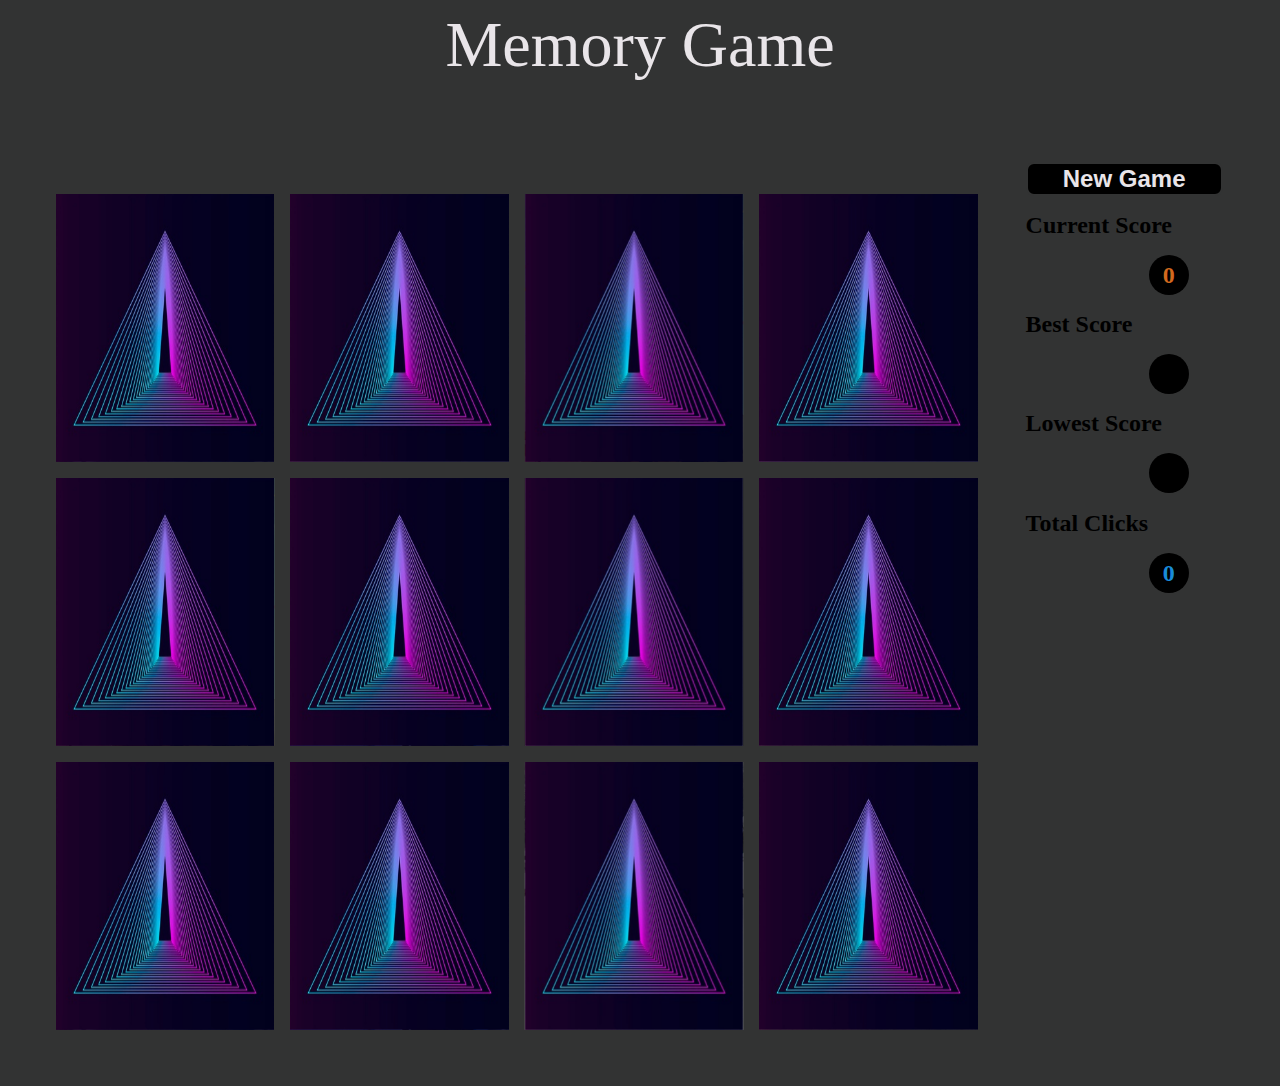
==== index.html @ 6f0f7e8a "Rename memory.html to index.html" ====
<!DOCTYPE html>
<html lang="en">
<head>
    <meta charset="UTF-8">
    <meta name="viewport" content="width=device-width, initial-scale=1.0">
    <meta http-equiv="X-UA-Compatible" content="ie=edge">
    <link rel="stylesheet" href="style.css"></link>
    <title>Memory Game</title>
</head>
<body>
    <div class="header">Memory Game</div>
    <div class="wrapper">
        <div class="main-div">
            <div>
                <div class="card-container">
                    <div class="card">
                        <div class="front">
                            <img class="frontImage" src="images/img1.jpg">  
                        </div>
                        <div class="back"> 
                            <img src="images/back.jpg">                           
                        </div>
                        
                    </div>
                </div>
                
            </div>

            <div>
                <div class="card-container">
                    <div class="card">
                        <div class="front">
                            <img class="frontImage" src=""> 
                        </div>
                        <div class="back">
                            <img src="images/back.jpg">  
                        </div>
                        
                    </div>
                </div>
                
            </div>

            <div>
                <div class="card-container">
                    <div class="card">
                        <div class="front">
                            <img class="frontImage" src=""> 
                        </div>
                        <div class="back">
                            <img src="images/back.jpg">  
                        </div>
                        
                    </div>
                </div>
                
            </div>

            <div>
                <div class="card-container">
                    <div class="card">
                        <div class="front">
                            <img class="frontImage" src=""> 
                        </div>
                        <div class="back">
                            <img src="images/back.jpg">  
                        </div>
                        
                    </div>
                </div>
                
            </div>

            <div>
                <div class="card-container">
                    <div class="card">
                        <div class="front">
                            <img class="frontImage" src=""> 
                        </div>
                        <div class="back">
                            <img src="images/back.jpg">  
                        </div>
                        
                    </div>
                </div>
                
            </div>
            <div>
                <div class="card-container">
                    <div class="card">
                        <div class="front">
                            <img class="frontImage" src=""> 
                        </div>
                        <div class="back">
                            <img src="images/back.jpg">  
                        </div>
                        
                    </div>
                </div>
                
            </div>
            <div>
                <div class="card-container">
                    <div class="card">
                        <div class="front">
                            <img class="frontImage" src=""> 
                        </div>
                        <div class="back">
                            <img src="images/back.jpg">  
                        </div>
                        
                    </div>
                </div>
                
            </div>
            <div>
                <div class="card-container">
                    <div class="card">
                        <div class="front">
                            <img class="frontImage" src=""> 
                        </div>
                        <div class="back">
                            <img src="images/back.jpg">  
                        </div>
                        
                    </div>
                </div>
                
            </div>

            <div>
                <div class="card-container">
                    <div class="card">
                        <div class="front">
                            <img class="frontImage" src=""> 
                        </div>
                        <div class="back">
                            <img src="images/back.jpg">  
                        </div>
                       
                    </div>
                </div>
                
            </div>

            <div>
                <div class="card-container">
                    <div class="card">
                        <div class="front">
                            <img class="frontImage" src=""> 
                        </div>
                        <div class="back">
                            <img src="images/back.jpg">  
                        </div>
                        
                    </div>
                </div>
                
            </div>

            <div>
                <div class="card-container">
                    <div class="card">
                        <div class="front">
                            <img class="frontImage" src=""> 
                        </div>
                        <div class="back">
                            <img src="images/back.jpg">  
                        </div>
                        
                    </div>
                </div>
                
            </div>

            <div>
                <div class="card-container">
                    <div class="card">
                        <div class="front">
                            <img class="frontImage" src=""> 
                        </div>
                        <div class="back">
                            <img src="images/back.jpg">  
                        </div>
                        
                    </div>
                </div>
                
            </div>


        </div>
        <div class="side-div">
            <div class="start-div">
                <button class="new-game" onclick="startNewGame()"> New Game</button>
            </div>

            <div class="score-div">
               <h1>Current Score</h1> <span id="current-score">0 </span>
               <h1>Best Score</h1> <span id="best-score"> 0 </span>
               <h1>Lowest Score</h1> <span id="lowest-score"> 0 </span>
               <h1>Total Clicks</h1> <span id="clicks"> 0 </span>

            </div>
            
        </div>
    </div>

    
  <script src="script.js"></script>  
</body>
</html>
---- style.css ----
/* .wrapper > div:nth-child(odd) {
    background: rgb(101, 167, 130);

} */
.wrapper {
    display: grid;
    grid-template-columns:80% 20%;
    grid-column-gap: 1em;
    padding: 1em;
    height: 100vh;

}

.main-div{
    display: grid;
    grid-template-columns:repeat(4,1fr);
    grid-column-gap: 1em;
    grid-row-gap: 1em;
    grid-auto-rows: minmax(1fr,auto);
    grid-auto-columns: minmax(300px,auto);
    padding: 2em;
}

.main-div > div:nth-child(even){
    background: yellow;
}

.card-container{
    width: 100%;
    height: 100%;
}

.card{
    width: 100%;
    height: 100%;
    position: relative;
    transition: transform 0.6s;
    transform-style: preserve-3d;

}
.front, .back{
    position: absolute;
    width: 100%;
    height: 100%;
    backface-visibility: hidden;
}

.front{
    background: rgb(15, 15, 82);
}
.flipped{
    transform: RotateY(180deg);
}
.back{
    background: rgb(168, 93, 66);
}

.back img{
    width: 100%;
    height: 100%;
}

.front img{
    width: 100%;
    height: 100%;
}

.new-game{
    width: 80%;
    height: 20%;
    border: 2px solid rgb(50, 51, 51);
    border-radius: 8px;
    font-size: 24px;
    font-weight: bold;
    background-color: black;
}

.score-div {
    text-align: justify;
    text-decoration: solid;
    font-weight: bold;
    font-size: 0.75em;

}

span{
    display: block;
    height: 40px;
    width: 40px;
    line-height: 40px;
    margin-left: 50%;
    -moz-border-radius: 20px;
    border-radius: 20px;

    background-color: black;
    color: white;
    text-align: center;
    font-size: 2em
}

#current-score{
    color: chocolate;
}

#best-score{
    color: rgb(16, 129, 45);
}

#lowest-score{
    color: rgb(199, 48, 73);
}

#clicks{
    color: rgb(25, 139, 216);
}

.header{
    font-size: 4em;
    text-align: center;
    padding-bottom:1em ;
    color: rgb(233, 229, 233);
    background: rgb(50, 51, 51);
}

.new-game{
    color: rgb(233, 229, 233) ;
}

body{
    background:rgb(50, 51, 51) ;
}
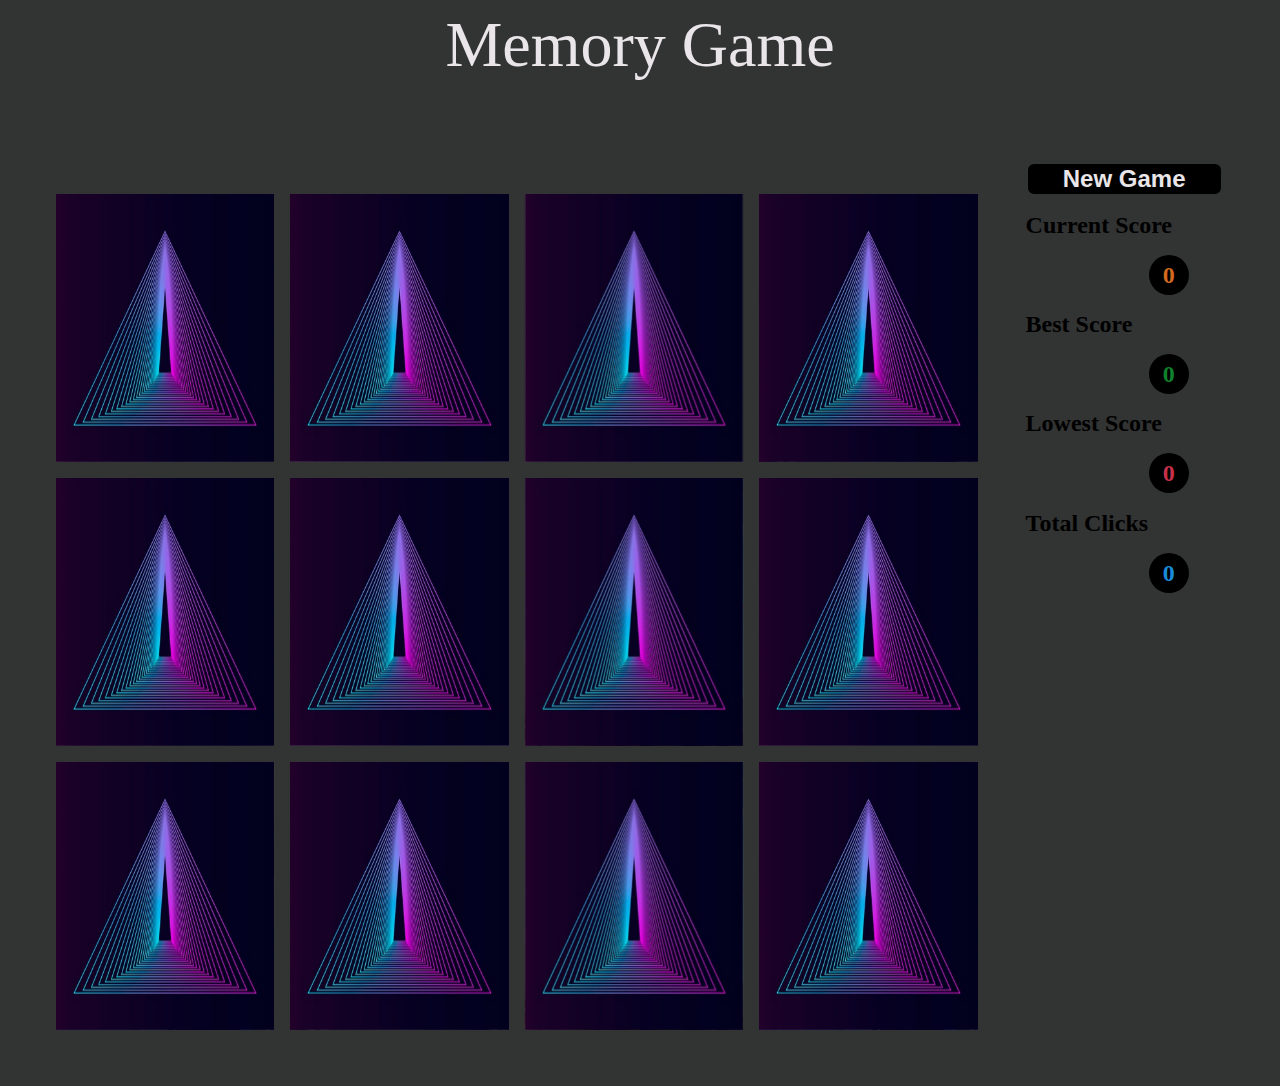
==== commit 8a417041: "Rename memory.html to index.html" ====
--- a/index.html
+++ b/index.html
@@ -192,7 +192,7 @@
         </div>
         <div class="side-div">
             <div class="start-div">
-                <button class="new-game" onclick="startNewGame()"> New Game</button>
+                <button class="new-game" > New Game</button>
             </div>
 
             <div class="score-div">
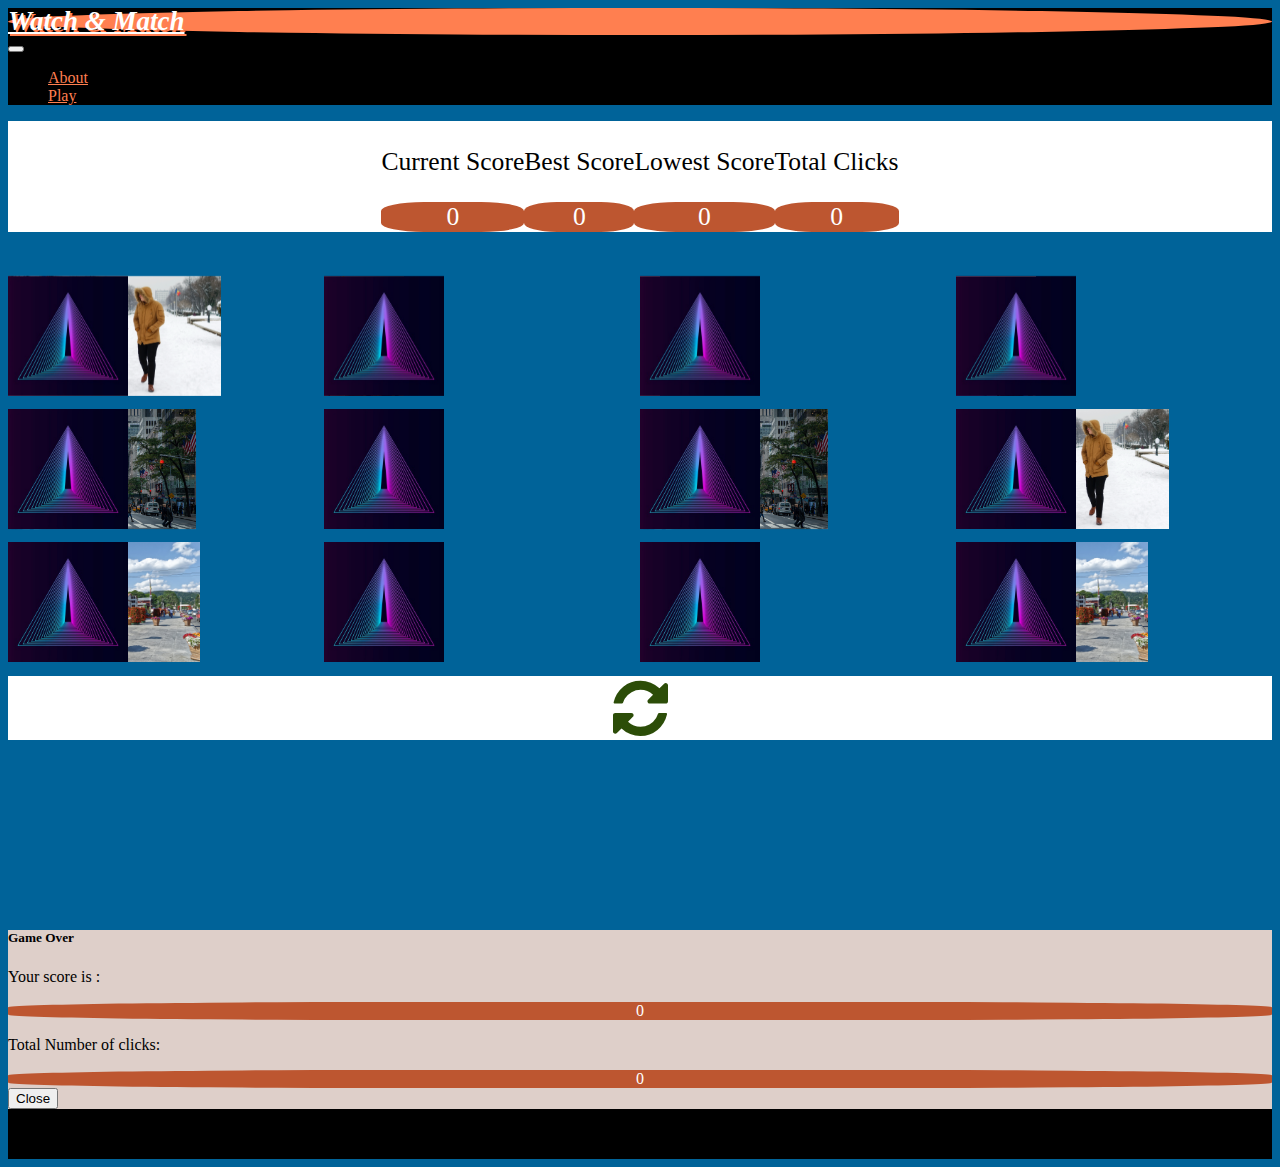
==== commit 1011aea3: "Rename memory.html to index.html" ====
--- a/index.html
+++ b/index.html
@@ -2,211 +2,292 @@
 <html lang="en">
 <head>
     <meta charset="UTF-8">
-    <meta name="viewport" content="width=device-width, initial-scale=1.0">
+    <meta name="viewport" content="width=device-width, initial-scale=1.0, shrink-to-fit=no">
     <meta http-equiv="X-UA-Compatible" content="ie=edge">
     <link rel="stylesheet" href="style.css"></link>
-    <title>Memory Game</title>
+    <link rel="stylesheet" href="https://cdn.jsdelivr.net/npm/bootstrap@4.5.3/dist/css/bootstrap.min.css" integrity="sha384-TX8t27EcRE3e/ihU7zmQxVncDAy5uIKz4rEkgIXeMed4M0jlfIDPvg6uqKI2xXr2" crossorigin="anonymous">
+    <link rel="stylesheet" href="https://cdnjs.cloudflare.com/ajax/libs/font-awesome/4.7.0/css/font-awesome.min.css">
+    <link rel="icon" href="./images/favicon.png">
+        <title>Watch & Match</title>
+
+   
 </head>
 <body>
-    <div class="header">Memory Game</div>
-    <div class="wrapper">
-        <div class="main-div">
-            <div>
-                <div class="card-container">
-                    <div class="card">
-                        <div class="front">
-                            <img class="frontImage" src="images/img1.jpg">  
-                        </div>
-                        <div class="back"> 
-                            <img src="images/back.jpg">                           
-                        </div>
-                        
-                    </div>
-                </div>
+    <div class="content ">
+        <nav class="navbar navbar-expand-lg navbar-dark  border-bottom">
+           <div class="brand-div"> <a class="navbar-brand" href="#">Watch & Match</a></div>
+            <button class="navbar-toggler " type="button" data-toggle="collapse" data-target="#navbarSupportedContent" aria-controls="navbarSupportedContent" aria-expanded="false" aria-label="Toggle navigation">
+              <span class="navbar-toggler-icon ml-0 borders-0"></span>
+            </button>
+          
+            <div class="collapse navbar-collapse" id="navbarSupportedContent">
+              <ul class="navbar-nav ml-auto">
+                <li class="nav-item active">
+                  <a class="nav-link about" href="#">About </a>
+                </li>
+                <li class="nav-item">
+                  <a class="nav-link play" href="#">Play<span class="sr-only">(current)</span></a>
+                </li>
                 
-            </div>
-
-            <div>
-                <div class="card-container">
-                    <div class="card">
-                        <div class="front">
-                            <img class="frontImage" src=""> 
-                        </div>
-                        <div class="back">
-                            <img src="images/back.jpg">  
-                        </div>
-                        
-                    </div>
-                </div>
-                
-            </div>
-
-            <div>
-                <div class="card-container">
-                    <div class="card">
-                        <div class="front">
-                            <img class="frontImage" src=""> 
-                        </div>
-                        <div class="back">
-                            <img src="images/back.jpg">  
-                        </div>
-                        
-                    </div>
-                </div>
-                
-            </div>
-
-            <div>
-                <div class="card-container">
-                    <div class="card">
-                        <div class="front">
-                            <img class="frontImage" src=""> 
-                        </div>
-                        <div class="back">
-                            <img src="images/back.jpg">  
-                        </div>
-                        
-                    </div>
-                </div>
-                
-            </div>
-
-            <div>
-                <div class="card-container">
-                    <div class="card">
-                        <div class="front">
-                            <img class="frontImage" src=""> 
-                        </div>
-                        <div class="back">
-                            <img src="images/back.jpg">  
-                        </div>
-                        
-                    </div>
-                </div>
-                
-            </div>
-            <div>
-                <div class="card-container">
-                    <div class="card">
-                        <div class="front">
-                            <img class="frontImage" src=""> 
-                        </div>
-                        <div class="back">
-                            <img src="images/back.jpg">  
-                        </div>
-                        
-                    </div>
-                </div>
-                
-            </div>
-            <div>
-                <div class="card-container">
-                    <div class="card">
-                        <div class="front">
-                            <img class="frontImage" src=""> 
-                        </div>
-                        <div class="back">
-                            <img src="images/back.jpg">  
-                        </div>
-                        
-                    </div>
-                </div>
-                
-            </div>
-            <div>
-                <div class="card-container">
-                    <div class="card">
-                        <div class="front">
-                            <img class="frontImage" src=""> 
-                        </div>
-                        <div class="back">
-                            <img src="images/back.jpg">  
-                        </div>
-                        
-                    </div>
-                </div>
-                
-            </div>
-
-            <div>
-                <div class="card-container">
-                    <div class="card">
-                        <div class="front">
-                            <img class="frontImage" src=""> 
-                        </div>
-                        <div class="back">
-                            <img src="images/back.jpg">  
-                        </div>
-                       
-                    </div>
-                </div>
-                
-            </div>
-
-            <div>
-                <div class="card-container">
-                    <div class="card">
-                        <div class="front">
-                            <img class="frontImage" src=""> 
-                        </div>
-                        <div class="back">
-                            <img src="images/back.jpg">  
-                        </div>
-                        
-                    </div>
-                </div>
-                
-            </div>
-
-            <div>
-                <div class="card-container">
-                    <div class="card">
-                        <div class="front">
-                            <img class="frontImage" src=""> 
-                        </div>
-                        <div class="back">
-                            <img src="images/back.jpg">  
-                        </div>
-                        
-                    </div>
-                </div>
-                
-            </div>
-
-            <div>
-                <div class="card-container">
-                    <div class="card">
-                        <div class="front">
-                            <img class="frontImage" src=""> 
-                        </div>
-                        <div class="back">
-                            <img src="images/back.jpg">  
-                        </div>
-                        
-                    </div>
-                </div>
-                
-            </div>
-
-
-        </div>
-        <div class="side-div">
-            <div class="start-div">
-                <button class="new-game" > New Game</button>
-            </div>
-
-            <div class="score-div">
-               <h1>Current Score</h1> <span id="current-score">0 </span>
-               <h1>Best Score</h1> <span id="best-score"> 0 </span>
-               <h1>Lowest Score</h1> <span id="lowest-score"> 0 </span>
-               <h1>Total Clicks</h1> <span id="clicks"> 0 </span>
-
-            </div>
-            
-        </div>
+               
+              </ul>
+              
+            </div>
+          </nav>
+
+          <div class="container-fluid score-board">
+             <div class="score-div">
+                <div class="m-1 flex-fill pl-3 pr-3 "><p>Current Score</p> <span class="text-center " id="current-score">0 </span> </div>
+                <div class="m-1 pl-3 pr-3"><p>Best Score</p> <span id="best-score"> 0 </span></div>
+                <div class="m-1 pl-3 pr-3"><p>Lowest Score</p> <span id="lowest-score"> 0 </span></div>
+                <div class="m-1 pl-3 pr-3"><p>Total Clicks</p> <span id="clicks"> 0 </span></div>
+ 
+             </div>
+
+          
+
+
+          </div>
+
+          <div class="game-board mt-2 container col-sm-8 col-lg-6">
+            <div class="card-container">
+                <div class="card">
+                    <div class="front">
+                        <img class="frontImage" src="images/img1.jpg">  
+                    </div>
+                    <div class="back"> 
+                        <img src="images/back.jpg">                           
+                    </div>
+                    
+                </div>
+            </div>
+
+            <div class="card-container">
+                <div class="card">
+                    <div class="front">
+                        <img class="frontImage" src=""> 
+                    </div>
+                    <div class="back">
+                        <img src="images/back.jpg">  
+                    </div>
+                    
+                </div>
+            </div>
+            
+        
+
+        
+            <div class="card-container">
+                <div class="card">
+                    <div class="front">
+                        <img class="frontImage" src=""> 
+                    </div>
+                    <div class="back">
+                        <img src="images/back.jpg">  
+                    </div>
+                    
+                </div>
+            </div>
+            
+        
+
+        
+            <div class="card-container">
+                <div class="card">
+                    <div class="front">
+                        <img class="frontImage" src=""> 
+                    </div>
+                    <div class="back">
+                        <img src="images/back.jpg">  
+                    </div>
+                    
+                </div>
+            </div>
+            
+        
+
+            <div class="card-container">
+                <div class="card">
+                    <div class="front">
+                        <img class="frontImage" src=""> 
+                    </div>
+                    <div class="back">
+                        <img src="images/back.jpg">  
+                    </div>
+                    
+                </div>
+            </div>
+            
+        
+        
+            <div class="card-container">
+                <div class="card">
+                    <div class="front">
+                        <img class="frontImage" src=""> 
+                    </div>
+                    <div class="back">
+                        <img src="images/back.jpg">  
+                    </div>
+                    
+                </div>
+            </div>
+            
+        
+       
+            <div class="card-container">
+                <div class="card">
+                    <div class="front">
+                        <img class="frontImage" src=""> 
+                    </div>
+                    <div class="back">
+                        <img src="images/back.jpg">  
+                    </div>
+                    
+                </div>
+            </div>
+            
+        
+        
+            <div class="card-container">
+                <div class="card">
+                    <div class="front">
+                        <img class="frontImage" src=""> 
+                    </div>
+                    <div class="back">
+                        <img src="images/back.jpg">  
+                    </div>
+                    
+                </div>
+            </div>
+            
+        
+
+            <div class="card-container">
+                <div class="card">
+                    <div class="front">
+                        <img class="frontImage" src=""> 
+                    </div>
+                    <div class="back">
+                        <img src="images/back.jpg">  
+                    </div>
+                   
+                </div>
+            </div>
+            
+
+            <div class="card-container">
+                <div class="card">
+                    <div class="front">
+                        <img class="frontImage" src=""> 
+                    </div>
+                    <div class="back">
+                        <img src="images/back.jpg">  
+                    </div>
+                    
+                </div>
+            
+        </div>
+
+            <div class="card-container">
+                <div class="card">
+                    <div class="front">
+                        <img class="frontImage" src=""> 
+                    </div>
+                    <div class="back">
+                        <img src="images/back.jpg">  
+                    </div>
+                    
+                </div>
+            </div>
+            
+
+            <div class="card-container">
+                <div class="card">
+                    <div class="front">
+                        <img class="frontImage" src=""> 
+                    </div>
+                    <div class="back">
+                        <img src="images/back.jpg">  
+                    </div>
+                    
+                </div>
+
+          </div>
+
+          </div>
+        
+
+          <div class="restart-div">
+            <i class="fa fa-refresh btn new-game " style="font-size:5vw; color: rgb(44, 77, 8);"></i>
+          </div>
+
+          <div class="about-info m-3" hidden>
+            <p>The Watch and Match game is designed to test your memory. 
+            The objective of the game is to find all pairs of images on the board in fewer clicks as possible.
+            The highest score possible is 600pts. You get 100 points each time you match to cards correctly. And lose 30 points
+            when you click on the wrong pair. The cycle continues until all the pairs are found.
+            </p>
+    
+        </div>
+
+
     </div>
 
     
-  <script src="script.js"></script>  
+
+    <!-- <dialog id="gameover">This is a dialog window</dialog> -->
+
+    <!-- Modal -->
+<div class="modal fade" id="gameover" data-backdrop="static" data-keyboard="false" tabindex="-1" aria-labelledby="gameoverLabel" aria-hidden="true">
+    <div class="modal-dialog">
+      <div class="modal-content">
+        <div class="modal-header">
+          <h5 class="modal-title" id="gameoverLabel">Game Over</h5>
+        </div>
+        <div class="modal-body">
+            <p>Your score is : </p> <span class="text-center w-100" id="final-score">0 </span>
+            <p>Total Number of clicks:</p><span id="final-clicks"> 0 </span>
+          
+        </div>
+        <div class="modal-footer">
+          <button type="button" class="btn btn-secondary close" data-dismiss="modal">Close</button>
+        </div>
+      </div>
+    </div>
+  </div>
+
+  
+
+    </div>
+    <footer class="text-white p-3">
+        laura.mesadieu@gmail.com
+    </footer>
+   
+
+    
+  <script src="script.js"></script> 
+  <script src="https://code.jquery.com/jquery-3.5.1.slim.min.js" integrity="sha384-DfXdz2htPH0lsSSs5nCTpuj/zy4C+OGpamoFVy38MVBnE+IbbVYUew+OrCXaRkfj" crossorigin="anonymous"></script>
+<script src="https://cdn.jsdelivr.net/npm/bootstrap@4.5.3/dist/js/bootstrap.bundle.min.js" integrity="sha384-ho+j7jyWK8fNQe+A12Hb8AhRq26LrZ/JpcUGGOn+Y7RsweNrtN/tE3MoK7ZeZDyx" crossorigin="anonymous"></script> 
 </body>
 </html>
+
+
+<script>
+    let abt = document.querySelector(".about");
+    let play =  document.querySelector(".play");
+    const abtInfo = document.querySelector(".about-info")
+    let gameboard = document.querySelector(".game-board")
+    abt.addEventListener("click", function(e){
+        abtInfo.removeAttribute("hidden");
+        gameboard.setAttribute("hidden", true)
+    });
+
+    play.addEventListener("click", function(e){
+        abtInfo.setAttribute("hidden",true);
+        gameboard.removeAttribute("hidden")
+
+
+    });
+
+
+</script>
--- a/style.css
+++ b/style.css
@@ -1,131 +1,156 @@
-/* .wrapper > div:nth-child(odd) {
-    background: rgb(101, 167, 130);
+body{
+    background-color: #006399!important;
+}
+.content{
+    min-height: 100vh;
+}
+.navbar-brand{
+    font-family: cursive;
+    font-style: oblique;
+    font-weight: 700;
+    color: white!important;
+    text-shadow: 2px 2px coral;
+    line-height: 100%;
+    font-size: 3vh;
+}
 
-} */
-.wrapper {
-    display: grid;
-    grid-template-columns:80% 20%;
-    grid-column-gap: 1em;
-    padding: 1em;
-    height: 100vh;
+
+
+.brand-div{
+    border-radius: 60%;
+    background-color:coral;
+}
+
+.game-board{
+    display: flex;
+    flex-direction: row;
+    flex-wrap: wrap;
+    height: 400px;
+    justify-content:space-evenly;
+    background-color:#006399;
+    padding-top: 2vh;
+}
+
+    .card-container{
+width: 100%;
+height: 100%;
+}
+
+.card{
+width: 100%;
+height: 100%;
+position: relative;
+transition: transform 0.6s;
+transform-style: preserve-3d;
 
 }
 
-.main-div{
-    display: grid;
-    grid-template-columns:repeat(4,1fr);
-    grid-column-gap: 1em;
-    grid-row-gap: 1em;
-    grid-auto-rows: minmax(1fr,auto);
-    grid-auto-columns: minmax(300px,auto);
-    padding: 2em;
+.card-container{
+    width: 25%;
+    height: 30%;
 }
 
-.main-div > div:nth-child(even){
-    background: yellow;
+.back{
+    object-fit:fill;
 }
 
-.card-container{
-    width: 100%;
-    height: 100%;
+.score-board{
+    display:flex;
+    flex-direction:row ;
+    margin: 0;
+    font-size: 2vw;
+    margin-bottom: 2vw;
+    background-color: white;
+    justify-content: space-evenly;
+    
+}
+.score-div, .restart-div{
+    display:flex;
+    flex-direction:row ;
+    font-size: 2vw;
+    justify-content: space-between;
+    text-align: center!important;
+
 }
 
-.card{
+.restart-div{
+    background-color: white;
     width: 100%;
-    height: 100%;
-    position: relative;
-    transition: transform 0.6s;
-    transform-style: preserve-3d;
+}
 
+span{
+display: block;
+width: 100%;
+-moz-border-radius: 30%;
+border-radius: 30%;
+
+background-color: rgb(189, 86, 48);
+color: white;
+text-align: center;
 }
 .front, .back{
-    position: absolute;
-    width: 100%;
-    height: 100%;
-    backface-visibility: hidden;
+position: absolute;
+height: 100%;
+backface-visibility: hidden;
 }
 
+
 .front{
-    background: rgb(15, 15, 82);
+background: rgb(15, 15, 82);
 }
 .flipped{
-    transform: RotateY(180deg);
+transform: RotateY(180deg);
 }
 .back{
-    background: rgb(168, 93, 66);
+background: rgb(168, 93, 66);
 }
 
 .back img{
-    width: 100%;
-    height: 100%;
+width: 100%;
+height: 100%;
 }
 
 .front img{
-    width: 100%;
-    height: 100%;
+width: 100%;
+height: 100%;
+object-fit:fill;
 }
 
+
 .new-game{
-    width: 80%;
-    height: 20%;
-    border: 2px solid rgb(50, 51, 51);
-    border-radius: 8px;
-    font-size: 24px;
-    font-weight: bold;
-    background-color: black;
+height: 50%;
+
+}
+nav{
+background-color: rgb(0, 0, 0);
+}
+a{
+color:coral!important;
+}
+.nav-link:hover{
+color:white;
 }
 
-.score-div {
-    text-align: justify;
-    text-decoration: solid;
-    font-weight: bold;
-    font-size: 0.75em;
+.about-info{
+font-family: cursive;
+color: white;
+font-size: 3vw;
+}
+
+.restart-div{
+display: flex;
+justify-content: center;
+align-items: center;
+}
+
+
+footer{
+background-color: rgb(0, 0, 0);
+height: 50px;
+}
+
+.modal-dialog{
+background-color: rgb(222, 207, 201)!important;
 
 }
 
-span{
-    display: block;
-    height: 40px;
-    width: 40px;
-    line-height: 40px;
-    margin-left: 50%;
-    -moz-border-radius: 20px;
-    border-radius: 20px;
-
-    background-color: black;
-    color: white;
-    text-align: center;
-    font-size: 2em
-}
-
-#current-score{
-    color: chocolate;
-}
-
-#best-score{
-    color: rgb(16, 129, 45);
-}
-
-#lowest-score{
-    color: rgb(199, 48, 73);
-}
-
-#clicks{
-    color: rgb(25, 139, 216);
-}
-
-.header{
-    font-size: 4em;
-    text-align: center;
-    padding-bottom:1em ;
-    color: rgb(233, 229, 233);
-    background: rgb(50, 51, 51);
-}
-
-.new-game{
-    color: rgb(233, 229, 233) ;
-}
-
-body{
-    background:rgb(50, 51, 51) ;
-}
